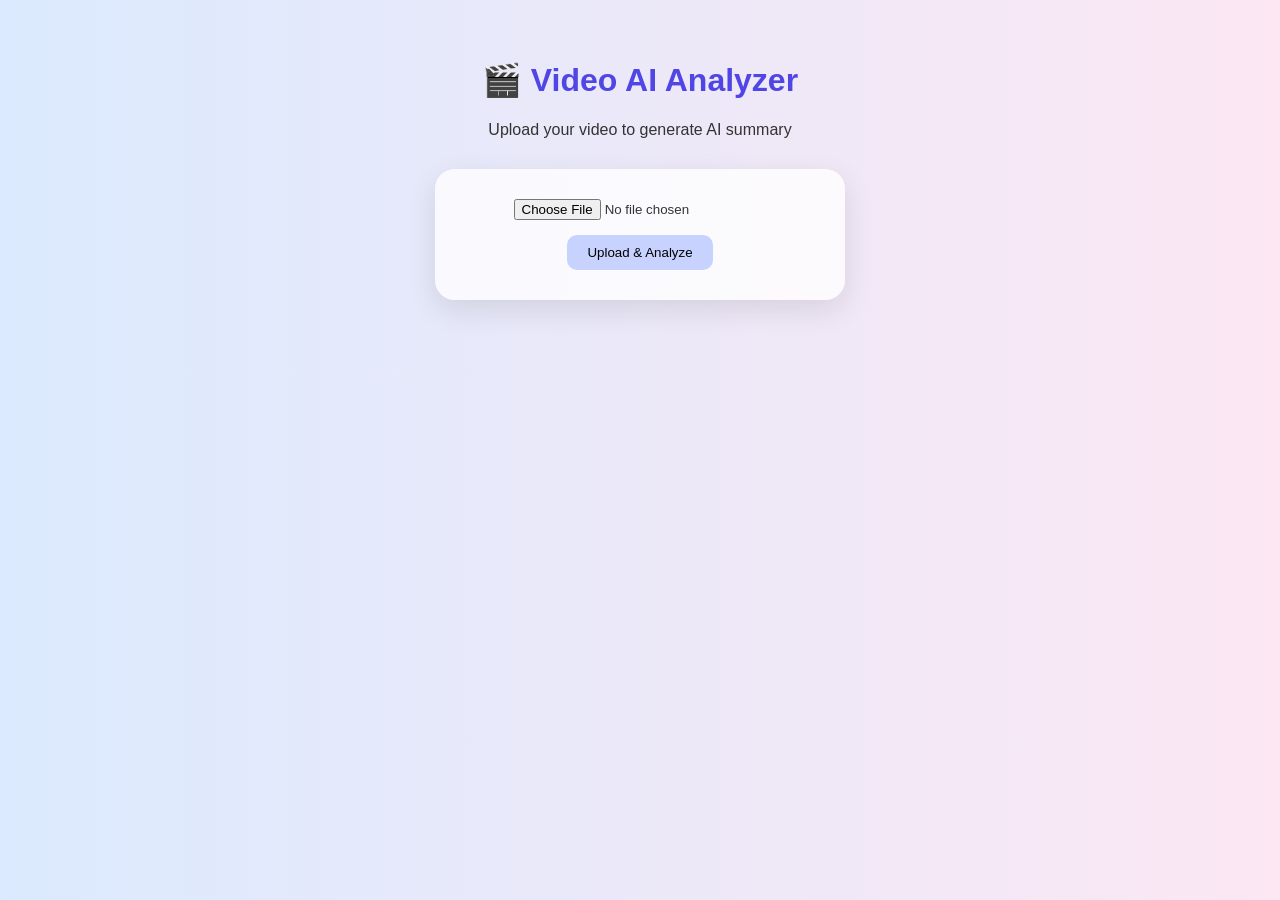
==== templates/upload.html @ 06ee39ec "Initial clean commit (no secrets)" ====
<!DOCTYPE html>
<html>
<head>
    <title>Upload Video</title>
    <link rel="stylesheet" href="/static/style.css">
</head>
<body>

<div class="container">
    <h1>🎬 Video AI Analyzer</h1>
    <p>Upload your video to generate AI summary</p>

     <form method="POST" enctype="multipart/form-data" class="upload-box" onsubmit="showLoader()">
    
    <input type="file" name="video" accept="video/*" required>

    <button type="submit" id="uploadBtn">Upload & Analyze</button>

    <!-- Loader -->
    <div id="loader" class="loader hidden"></div>
    <p id="loadingText" class="hidden">Processing your video... ⏳</p>

</form>

<script>
function showLoader() {
    document.getElementById("loader").classList.remove("hidden");
    document.getElementById("loadingText").classList.remove("hidden");
    document.getElementById("uploadBtn").disabled = true;
}
</script>
</div>

</body>
</html>
---- static/style.css ----
body {
    font-family: 'Segoe UI', sans-serif;
    background: linear-gradient(to right, #dbeafe, #fce7f3);
    margin: 0;
    padding: 0;
    color: #333;
}

/* Container */
.container {
    text-align: center;
    padding: 40px;
}

/* Card (Home Page) */
.card {
    background: #ffffffcc;
    padding: 40px;
    border-radius: 20px;
    width: 400px;
    margin: auto;
    box-shadow: 0 10px 30px rgba(0,0,0,0.1);
}

/* Titles */
h1 {
    color: #4f46e5;
}

.subtitle {
    color: #6b7280;
    margin-bottom: 25px;
}

/* Buttons */
.primary-btn {
    display: inline-block;
    padding: 12px 25px;
    background: #a5b4fc;
    color: #1e1e2f;
    text-decoration: none;
    border-radius: 10px;
    font-weight: 500;
    transition: 0.3s;
}

.primary-btn:hover {
    background: #818cf8;
}

/* Upload Box */
.upload-box {
    background: #ffffffcc;
    padding: 30px;
    border-radius: 20px;
    width: 350px;
    margin: 30px auto;
    box-shadow: 0 10px 30px rgba(0,0,0,0.1);
}

input[type="file"] {
    margin-bottom: 15px;
}

button {
    background: #c7d2fe;
    border: none;
    padding: 10px 20px;
    border-radius: 10px;
    cursor: pointer;
}

button:hover {
    background: #a5b4fc;
}

/* Summary Box */
.summary-box {
    background: #ffffffcc;
    padding: 25px;
    border-radius: 20px;
    width: 70%;
    margin: 20px auto;
    box-shadow: 0 10px 30px rgba(0,0,0,0.1);
}

.summary-text {
    color: #374151;   /* 👈 FIXED VISIBILITY */
    line-height: 1.6;
    font-size: 15px;
}

/* Frames */
.frames-container {
    display: flex;
    flex-wrap: wrap;
    justify-content: center;
}

.frame {
    width: 170px;
    margin: 10px;
    border-radius: 15px;
    transition: 0.3s;
}

.frame:hover {
    transform: scale(1.08);
}

/* Back button */
.back-btn {
    display: inline-block;
    padding: 10px 20px;
    background: #e0e7ff;
    border-radius: 10px;
    text-decoration: none;
    color: #1e1e2f;
    margin-top: 20px;
}

/* Loader Spinner */
.loader {
    border: 6px solid #f3f3f3;
    border-top: 6px solid #818cf8;
    border-radius: 50%;
    width: 40px;
    height: 40px;
    animation: spin 1s linear infinite;
    margin: 20px auto;
}

@keyframes spin {
    0% { transform: rotate(0deg); }
    100% { transform: rotate(360deg); }
}

.hidden {
    display: none;
}
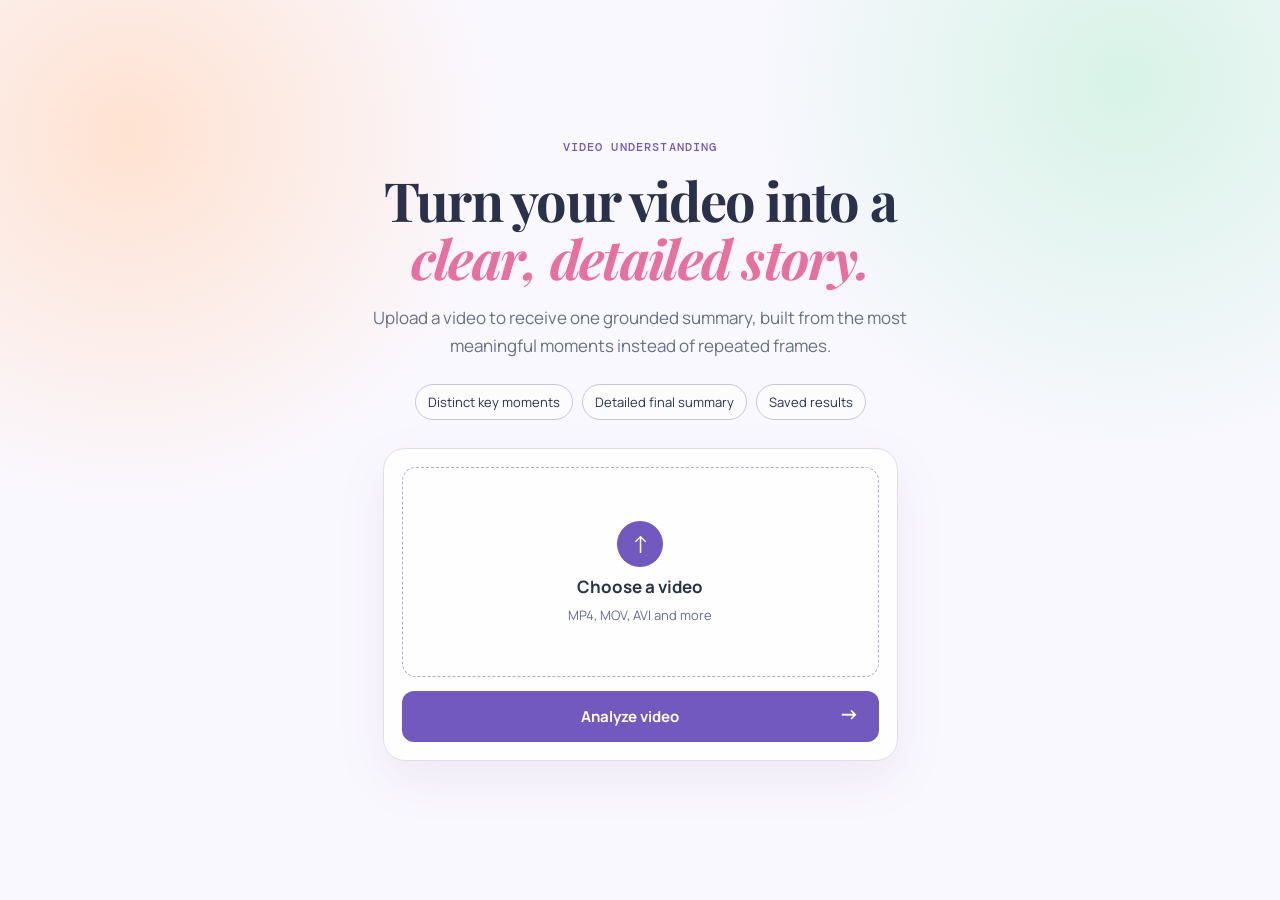
==== commit 7d68ea90: "Enhanced file" ====
--- a/templates/upload.html
+++ b/templates/upload.html
@@ -1,26 +1,28 @@
 <!DOCTYPE html>
 <html>
 <head>
-    <title>Upload Video</title>
+    <title>Video Summarizer</title>
     <link rel="stylesheet" href="/static/style.css">
 </head>
 <body>
 
-<div class="container">
-    <h1>🎬 Video AI Analyzer</h1>
-    <p>Upload your video to generate AI summary</p>
-
-     <form method="POST" enctype="multipart/form-data" class="upload-box" onsubmit="showLoader()">
-    
-    <input type="file" name="video" accept="video/*" required>
-
-    <button type="submit" id="uploadBtn">Upload & Analyze</button>
-
-    <!-- Loader -->
-    <div id="loader" class="loader hidden"></div>
-    <p id="loadingText" class="hidden">Processing your video... ⏳</p>
-
-</form>
+<main class="app-shell centered-page">
+    <section class="upload-layout">
+        <div class="intro-copy">
+            <p class="eyebrow">VIDEO UNDERSTANDING</p>
+            <h1>Turn your video into a<br><em>clear, detailed story.</em></h1>
+            <p class="lede">Upload a video to receive one grounded summary, built from the most meaningful moments instead of repeated frames.</p>
+            <div class="feature-list"><span>Distinct key moments</span><span>Detailed final summary</span><span>Saved results</span></div>
+        </div>
+        <form method="POST" enctype="multipart/form-data" class="upload-box" onsubmit="showLoader()">
+            <label for="video" class="drop-zone"><span class="upload-mark">↑</span><strong>Choose a video</strong><small>MP4, MOV, AVI and more</small></label>
+            <input id="video" type="file" name="video" accept="video/*" required>
+            <button type="submit" id="uploadBtn">Analyze video <span>→</span></button>
+            <div id="loader" class="loader hidden"></div>
+            <p id="loadingText" class="hidden">Finding key moments and preparing your summary…</p>
+        </form>
+    </section>
+</main>
 
 <script>
 function showLoader() {
@@ -32,4 +34,4 @@
 </div>
 
 </body>
-</html>+</html>
--- a/static/style.css
+++ b/static/style.css
@@ -1,140 +1,20 @@
-body {
-    font-family: 'Segoe UI', sans-serif;
-    background: linear-gradient(to right, #dbeafe, #fce7f3);
-    margin: 0;
-    padding: 0;
-    color: #333;
-}
+@import url('https://fonts.googleapis.com/css2?family=DM+Mono:wght@400;500&family=Manrope:wght@400;500;600;700;800&family=Playfair+Display:ital,wght@0,600;0,700;1,600;1,700&display=swap');
 
-/* Container */
-.container {
-    text-align: center;
-    padding: 40px;
-}
-
-/* Card (Home Page) */
-.card {
-    background: #ffffffcc;
-    padding: 40px;
-    border-radius: 20px;
-    width: 400px;
-    margin: auto;
-    box-shadow: 0 10px 30px rgba(0,0,0,0.1);
-}
-
-/* Titles */
-h1 {
-    color: #4f46e5;
-}
-
-.subtitle {
-    color: #6b7280;
-    margin-bottom: 25px;
-}
-
-/* Buttons */
-.primary-btn {
-    display: inline-block;
-    padding: 12px 25px;
-    background: #a5b4fc;
-    color: #1e1e2f;
-    text-decoration: none;
-    border-radius: 10px;
-    font-weight: 500;
-    transition: 0.3s;
-}
-
-.primary-btn:hover {
-    background: #818cf8;
-}
-
-/* Upload Box */
-.upload-box {
-    background: #ffffffcc;
-    padding: 30px;
-    border-radius: 20px;
-    width: 350px;
-    margin: 30px auto;
-    box-shadow: 0 10px 30px rgba(0,0,0,0.1);
-}
-
-input[type="file"] {
-    margin-bottom: 15px;
-}
-
-button {
-    background: #c7d2fe;
-    border: none;
-    padding: 10px 20px;
-    border-radius: 10px;
-    cursor: pointer;
-}
-
-button:hover {
-    background: #a5b4fc;
-}
-
-/* Summary Box */
-.summary-box {
-    background: #ffffffcc;
-    padding: 25px;
-    border-radius: 20px;
-    width: 70%;
-    margin: 20px auto;
-    box-shadow: 0 10px 30px rgba(0,0,0,0.1);
-}
-
-.summary-text {
-    color: #374151;   /* 👈 FIXED VISIBILITY */
-    line-height: 1.6;
-    font-size: 15px;
-}
-
-/* Frames */
-.frames-container {
-    display: flex;
-    flex-wrap: wrap;
-    justify-content: center;
-}
-
-.frame {
-    width: 170px;
-    margin: 10px;
-    border-radius: 15px;
-    transition: 0.3s;
-}
-
-.frame:hover {
-    transform: scale(1.08);
-}
-
-/* Back button */
-.back-btn {
-    display: inline-block;
-    padding: 10px 20px;
-    background: #e0e7ff;
-    border-radius: 10px;
-    text-decoration: none;
-    color: #1e1e2f;
-    margin-top: 20px;
-}
-
-/* Loader Spinner */
-.loader {
-    border: 6px solid #f3f3f3;
-    border-top: 6px solid #818cf8;
-    border-radius: 50%;
-    width: 40px;
-    height: 40px;
-    animation: spin 1s linear infinite;
-    margin: 20px auto;
-}
-
-@keyframes spin {
-    0% { transform: rotate(0deg); }
-    100% { transform: rotate(360deg); }
-}
-
-.hidden {
-    display: none;
-}+:root { --ink: #29324a; --paper: #faf8ff; --lavender: #e8e1ff; --peach: #ffe2d1; --mint: #d8f3e7; --violet: #7259bf; --pink: #e86f9f; --muted: #687087; --line: #dcd9e9; }
+* { box-sizing: border-box; }
+body { min-height: 100vh; margin: 0; color: var(--ink); background: radial-gradient(circle at 10% 15%, var(--peach), transparent 27%), radial-gradient(circle at 88% 9%, var(--mint), transparent 28%), var(--paper); font-family: Manrope, Arial, sans-serif; }
+.app-shell { width: min(1080px, calc(100% - 40px)); margin: 0 auto; padding: 48px 0 76px; }
+.centered-page { min-height: 100vh; display: grid; align-items: center; padding: 40px 0; }
+.upload-layout { width: min(760px, 100%); margin: 0 auto; text-align: center; }
+.eyebrow, .section-label { margin: 0; color: var(--violet); font: 500 12px 'DM Mono', monospace; letter-spacing: 1.15px; }
+.intro-copy h1, .report-hero h1 { margin: 16px 0 17px; font: 700 clamp(34px, 5vw, 54px)/1.08 'Playfair Display', Georgia, serif; letter-spacing: -1.7px; }
+.intro-copy em, .report-hero em { color: var(--pink); }.lede { max-width: 610px; margin: 0 auto; color: var(--muted); font-size: 17px; line-height: 1.65; }
+.feature-list { display: flex; flex-wrap: wrap; justify-content: center; gap: 9px; margin: 24px 0 28px; }.feature-list span { padding: 8px 12px; border: 1px solid #cbc4df; border-radius: 999px; background: #ffffff91; font-size: 13px; }
+.upload-box { max-width: 515px; margin: 0 auto; padding: 18px; background: #ffffffd9; border: 1px solid #e0ddec; border-radius: 22px; box-shadow: 0 18px 50px #5a468116; }
+.drop-zone { min-height: 210px; display: flex; flex-direction: column; align-items: center; justify-content: center; gap: 8px; border: 1.5px dashed #b6a9d4; border-radius: 14px; cursor: pointer; transition: background .2s ease; }.drop-zone:hover { background: #f4f0ff; }.drop-zone strong { font-size: 17px; }.drop-zone small { color: var(--muted); font-size: 13px; }.upload-mark { width: 46px; height: 46px; display: grid; place-items: center; border-radius: 50%; color: white; background: var(--violet); font-size: 24px; }.upload-box input { display: none; }
+button { width: 100%; margin-top: 14px; padding: 15px 20px; border: 0; border-radius: 12px; cursor: pointer; color: white; background: var(--violet); font: 700 15px Manrope, sans-serif; transition: transform .2s ease, background .2s ease; } button:hover { background: #5d46a7; transform: translateY(-1px); } button span { float: right; font-size: 20px; line-height: 15px; }
+.loader { width: 32px; height: 32px; margin: 17px auto 10px; border: 4px solid #e3def0; border-top-color: var(--violet); border-radius: 50%; animation: spin 1s linear infinite; }.hidden { display: none; } #loadingText { color: var(--muted); font-size: 13px; text-align: center; } @keyframes spin { to { transform: rotate(360deg); } }
+.report-hero { padding: 8px 0 34px; text-align: center; border-bottom: 1px solid var(--line); }.report-meta { display: flex; justify-content: center; flex-wrap: wrap; gap: 10px; }.report-meta span, .report-meta a { padding: 9px 13px; border-radius: 999px; color: var(--ink); background: #ffffffb5; border: 1px solid var(--line); text-decoration: none; font: 500 12px 'DM Mono', monospace; }.report-meta a { background: var(--violet); border-color: var(--violet); color: white; }
+.summary-box { max-width: 865px; margin: 35px auto; padding: 31px 34px; border-radius: 20px; background: linear-gradient(135deg, #f0ecff, #fff8f4); border: 1px solid #e1ddef; }.section-label span { margin-right: 8px; color: var(--pink); }.summary-text { margin: 18px 0 12px; font-size: clamp(18px, 2.2vw, 22px); font-weight: 500; line-height: 1.68; letter-spacing: -.25px; }.evidence-note { margin: 0; color: var(--muted); font-size: 13px; line-height: 1.5; }
+.moments-section { max-width: 980px; margin: 0 auto; padding-top: 10px; }.section-heading { display: flex; justify-content: space-between; align-items: end; gap: 25px; margin-bottom: 20px; }.section-heading h2 { margin: 8px 0 0; font: 600 30px 'Playfair Display', Georgia, serif; }.section-heading > p { max-width: 245px; margin: 0; color: var(--muted); font-size: 13px; line-height: 1.5; text-align: right; }.frames-container { display: grid; grid-template-columns: repeat(auto-fit, minmax(205px, 1fr)); gap: 18px; }.evidence-card { margin: 0; overflow: hidden; border-radius: 15px; background: white; box-shadow: 0 6px 18px #473d6210; }.frame { display: block; width: 100%; aspect-ratio: 4/3; object-fit: cover; transition: transform .3s ease; }.evidence-card:hover .frame { transform: scale(1.035); }.evidence-card figcaption { display: flex; justify-content: space-between; padding: 11px 12px; font: 12px 'DM Mono', monospace; }.evidence-card figcaption span { color: var(--muted); }
+@media (max-width: 600px) { .app-shell { width: min(100% - 26px, 1080px); padding-top: 30px; }.intro-copy h1, .report-hero h1 { font-size: 36px; letter-spacing: -1px; }.lede { font-size: 15px; }.summary-box { margin: 28px auto; padding: 24px 20px; }.summary-text { font-size: 17px; }.section-heading { display: block; }.section-heading > p { max-width: none; margin-top: 12px; text-align: left; }.frames-container { grid-template-columns: repeat(2, minmax(0, 1fr)); gap: 11px; }.evidence-card figcaption { display: block; line-height: 1.5; }.evidence-card figcaption span { display: block; }.report-meta { gap: 7px; } }
